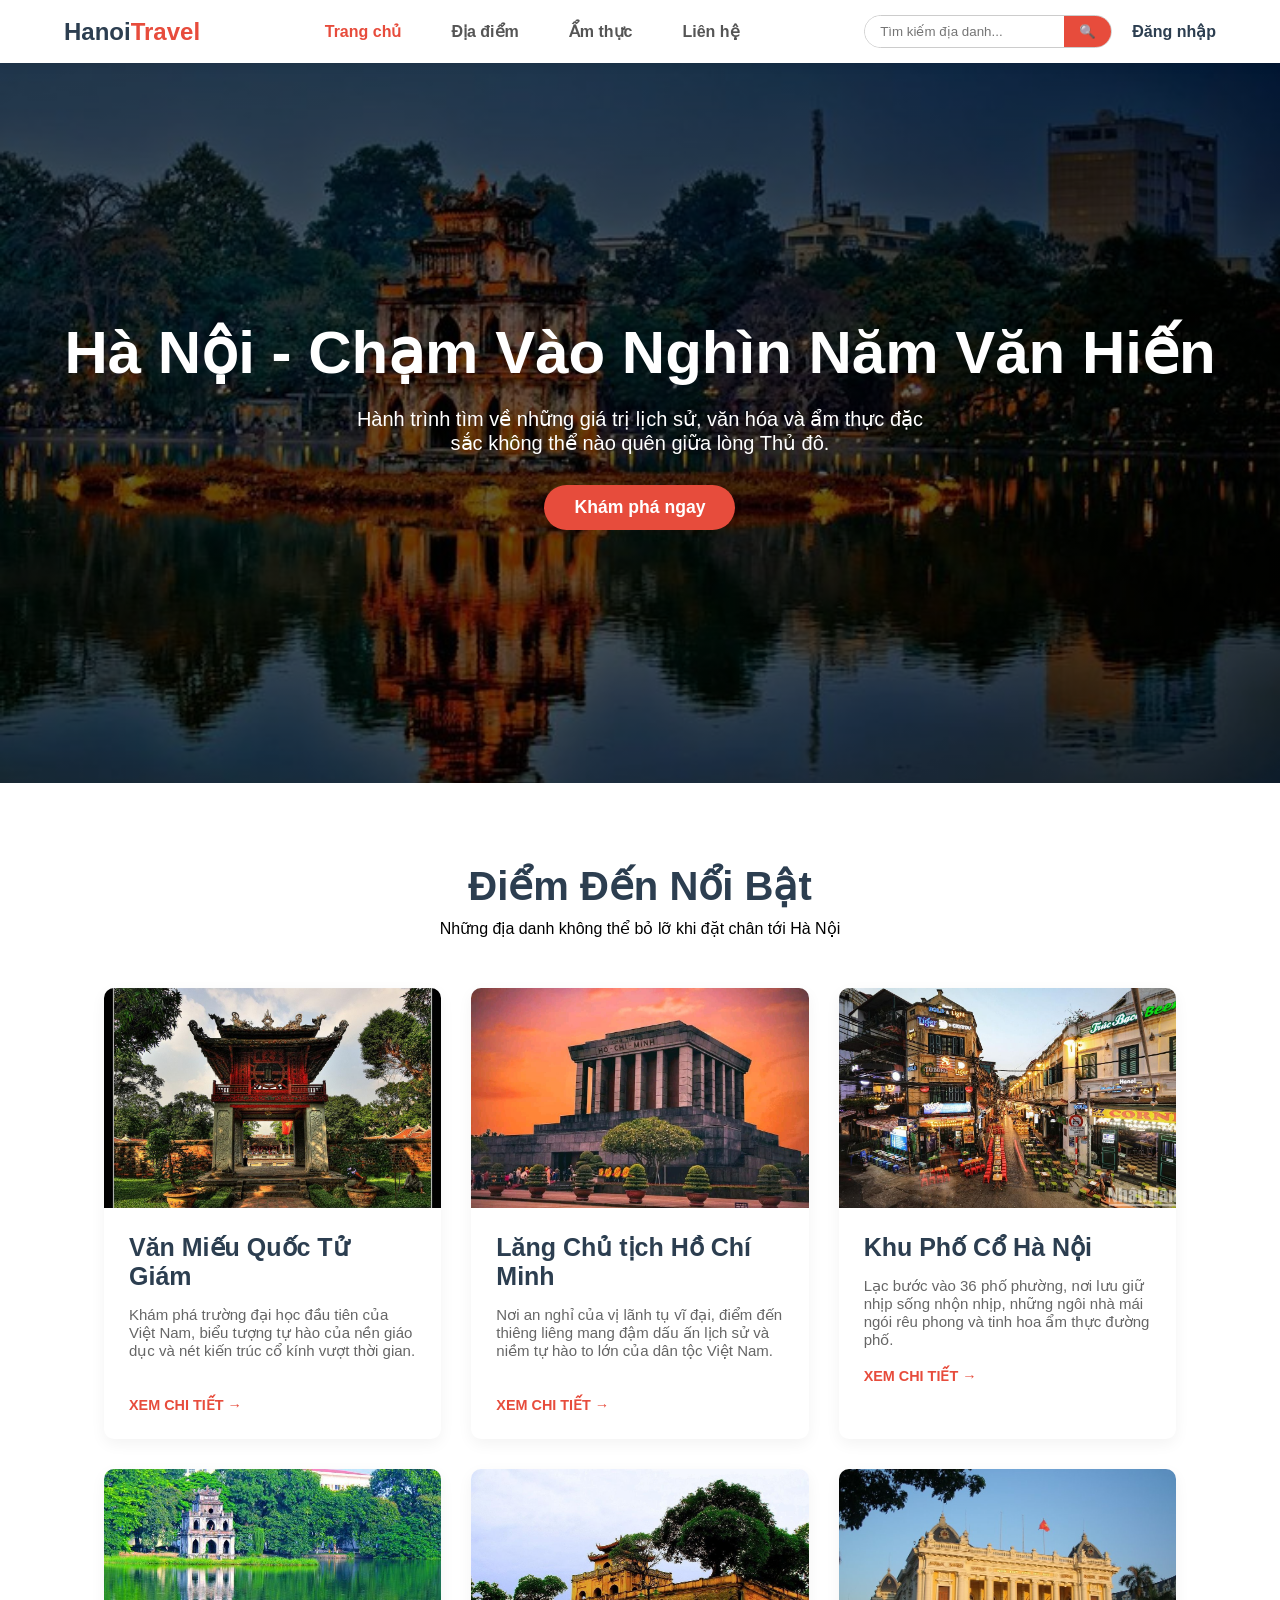
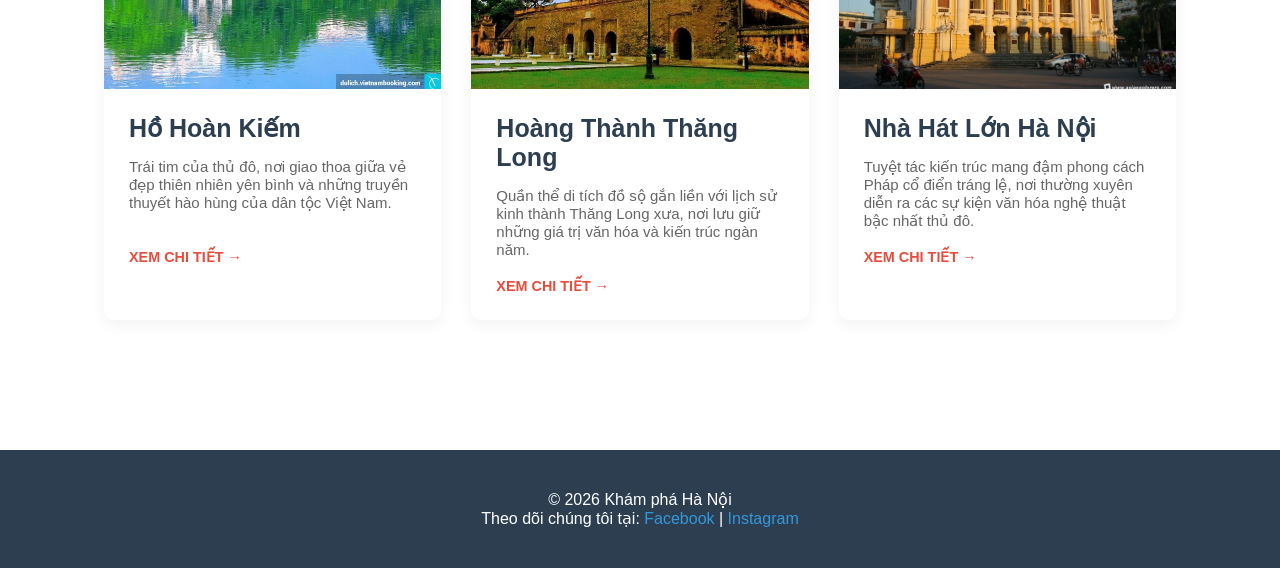
==== index.html @ 32a4f23e "first commit" ====
<!doctype html>
<html lang="vi">
  <head>
    <meta charset="UTF-8" />
    <meta name="viewport" content="width=device-width, initial-scale=1.0" />
    <title>Khám phá Hà Nội</title>
    <link rel="stylesheet" href="style.css" />
  </head>
  <body>
    <header class="header">
      <div class="logo">
        <h2>Hanoi<span>Travel</span></h2>
      </div>

      <nav class="menu">
        <ul>
          <li><a href="index.html" class="active">Trang chủ</a></li>
          <li><a href="#featured">Địa điểm</a></li>
          <li><a href="amthuc.html">Ẩm thực</a></li>
          <li><a href="lienhe.html">Liên hệ</a></li>
        </ul>
      </nav>

      <div class="header-right">
        <div class="tk">
          <input type="text" placeholder="Tìm kiếm địa danh..." />
          <button type="button">🔍</button>
        </div>
        <div class="auth-buttons">
          <a href="#" class="login">Đăng nhập</a>
        </div>
      </div>
    </header>

    <section class="banner">
      <div class="banner-noidung">
        <h1>Hà Nội - Chạm Vào Nghìn Năm Văn Hiến</h1>
        <p>
          Hành trình tìm về những giá trị lịch sử, văn hóa và ẩm thực đặc sắc
          không thể nào quên giữa lòng Thủ đô.
        </p>
        <a href="#featured" class="nutkhampha">Khám phá ngay</a>
      </div>
    </section>

    <section id="featured" class="diemnoibat">
      <div class="tieude">
        <h2>Điểm Đến Nổi Bật</h2>
        <p>Những địa danh không thể bỏ lỡ khi đặt chân tới Hà Nội</p>
      </div>

      <div class="khung">
        <article class="baiviet">
          <div class="anh">
            <img src="/img/vanmieu.jpg" alt="Văn Miếu" />
          </div>
          <div class="nd">
            <h3>Văn Miếu Quốc Tử Giám</h3>
            <p>
              Khám phá trường đại học đầu tiên của Việt Nam, biểu tượng tự hào
              của nền giáo dục và nét kiến trúc cổ kính vượt thời gian.
            </p>
            <a href="/diadiem/vanmieu.html" class="chitiet"
              >Xem chi tiết &rarr;</a
            >
          </div>
        </article>
        <article class="baiviet">
          <div class="anh">
            <img src="/img/langchutich.jpg" alt="Lăng Chủ tịch Hồ Chí Minh" />
          </div>
          <div class="nd">
            <h3>Lăng Chủ tịch Hồ Chí Minh</h3>
            <p>
              Nơi an nghỉ của vị lãnh tụ vĩ đại, điểm đến thiêng liêng mang đậm
              dấu ấn lịch sử và niềm tự hào to lớn của dân tộc Việt Nam.
            </p>
            <a href="/diadiem/lang.html" class="chitiet">Xem chi tiết &rarr;</a>
          </div>
        </article>

        <article class="baiviet">
          <div class="anh">
            <img src="/img/phoco.jpg" alt="Phố Cổ Hà Nội" />
          </div>
          <div class="nd">
            <h3>Khu Phố Cổ Hà Nội</h3>
            <p>
              Lạc bước vào 36 phố phường, nơi lưu giữ nhịp sống nhộn nhịp, những
              ngôi nhà mái ngói rêu phong và tinh hoa ẩm thực đường phố.
            </p>
            <a href="/diadiem/khuphoco.html" class="chitiet"
              >Xem chi tiết &rarr;</a
            >
          </div>
        </article>

        <article class="baiviet">
          <div class="anh">
            <img src="/img/hohoankiem.jpg" alt="Hồ Hoàn Kiếm" />
          </div>
          <div class="nd">
            <h3>Hồ Hoàn Kiếm</h3>
            <p>
              Trái tim của thủ đô, nơi giao thoa giữa vẻ đẹp thiên nhiên yên
              bình và những truyền thuyết hào hùng của dân tộc Việt Nam.
            </p>
            <a href="/diadiem/hohoankiem.html" class="chitiet"
              >Xem chi tiết &rarr;</a
            >
          </div>
        </article>
        <article class="baiviet">
          <div class="anh">
            <img
              src="/img/hoangthanhthanglong.jpg"
              alt="Hoàng Thành Thăng Long"
            />
          </div>
          <div class="nd">
            <h3>Hoàng Thành Thăng Long</h3>
            <p>
              Quần thể di tích đồ sộ gắn liền với lịch sử kinh thành Thăng Long
              xưa, nơi lưu giữ những giá trị văn hóa và kiến trúc ngàn năm.
            </p>
            <a href="/diadiem/thanglong.html" class="chitiet"
              >Xem chi tiết &rarr;</a
            >
          </div>
        </article>
        <article class="baiviet">
          <div class="anh">
            <img src="/img/nhahatlon.jpg" alt="Nhà Hát Lớn Hà Nội" />
          </div>
          <div class="nd">
            <h3>Nhà Hát Lớn Hà Nội</h3>
            <p>
              Tuyệt tác kiến trúc mang đậm phong cách Pháp cổ điển tráng lệ, nơi
              thường xuyên diễn ra các sự kiện văn hóa nghệ thuật bậc nhất thủ
              đô.
            </p>
            <a href="/diadiem/nhahat.html" class="chitiet"
              >Xem chi tiết &rarr;</a
            >
          </div>
        </article>
      </div>
    </section>

    <footer class="footer">
      <div class="footer-content">
        <p>&copy; 2026 Khám phá Hà Nội</p>
        <p>
          Theo dõi chúng tôi tại: <a href="#">Facebook</a> |
          <a href="#">Instagram</a>
        </p>
      </div>
    </footer>
  </body>
</html>
---- style.css ----
/* --- 0. RESET & PHÔNG CHỮ --- */
* {
  margin: 0;
  padding: 0;
  box-sizing: border-box;
  font-family: "Segoe UI", Tahoma, Geneva, Verdana, sans-serif;
}
a {
  text-decoration: none;
  color: inherit;
}
/* --- 1. HEADER (Thanh điều hướng dính) --- */
.header {
  display: flex;
  justify-content: space-between;
  align-items: center;
  padding: 15px 5%;
  background-color: #ffffff;
  box-shadow: 0 2px 10px rgba(0, 0, 0, 0.1);
  position: sticky;
  top: 0;
  z-index: 1000;
}
.logo h2 {
  color: #2c3e50;
  font-size: 24px;
}
.logo span {
  color: #e74c3c;
}
.menu ul {
  display: flex;
  list-style: none;
  gap: 50px;
  align-items: center;
}
.menu a {
  font-weight: 600;
  color: #555;
  transition: color 0.3s;
}
.menu a:hover,
.menu a.active {
  color: #e74c3c;
}
.header-right {
  display: flex;
  align-items: center;
  gap: 20px;
}
.tk {
  display: flex;
  border: 1px solid #ccc;
  border-radius: 20px;
  overflow: hidden;
}
.tk input {
  border: none;
  padding: 8px 15px;
  outline: none;
}
.tk button {
  border: none;
  background: #e74c3c;
  color: white;
  padding: 8px 15px;
  cursor: pointer;
}
.login {
  font-weight: bold;
  color: #2c3e50;
}
.banner {
  background-image:
    linear-gradient(rgba(0, 0, 0, 0.6), rgba(0, 0, 0, 0.6)),
    url("/img/ho.jpg");
  background-position: center;
  background-size: cover;
  background-repeat: no-repeat;
  height: 80vh;
  display: flex;
  justify-content: center;
  align-items: center;
  text-align: center;
  color: white;
  padding: 0 20px;
}
.banner-noidung h1 {
  font-size: 60px;
  margin-bottom: 20px;
}
.banner-noidung p {
  font-size: 20px;
  margin-bottom: 30px;
  max-width: 600px;
  margin-left: auto;
  margin-right: auto;
}
.nutkhampha {
  display: inline-block;
  background-color: #e74c3c;
  color: white;
  padding: 12px 30px;
  border-radius: 25px;
  font-size: 1.1rem;
  font-weight: bold;
  transition:
    background-color 0.3s,
    transform 1s;
}
.nutkhampha:hover {
  background-color: #c0392b;
  transform: translateY(-3px); /* Hiệu ứng nảy lên nhẹ khi hover */
}
/* --- 3. BÀI VIẾT NỔI BẬT (Lưới 3 cột) --- */
.diemnoibat {
  padding: 80px 5%;
  max-width: 1200px;
  margin: 0 auto;
}
.tieude {
  text-align: center;
  margin-bottom: 50px;
}
.tieude h2 {
  font-size: 40px;
  color: #2c3e50;
  margin-bottom: 10px;
}
.khung {
  display: grid;
  /* Chia 3 cột bằng nhau, và tự động co thành 1 cột nếu màn hình nhỏ */
  grid-template-columns: repeat(auto-fit, minmax(300px, 1fr));
  gap: 30px;
}
.baiviet {
  background: white;
  border-radius: 10px;
  overflow: hidden;
  box-shadow: 0 5px 15px rgba(0, 0, 0, 0.05);
  transition:
    transform 0.3s ease,
    box-shadow 0.3s ease;
}
/* Hiệu ứng nổi lên khi di chuột vào thẻ bài viết */
.baiviet:hover {
  transform: translateY(-10px);
  box-shadow: 0 15px 30px rgba(0, 0, 0, 0.15);
}
.anh {
  width: 100%;
  height: 220px;
  overflow: hidden; /* Giữ ảnh không tràn ra khỏi bo góc */
}
.anh img {
  width: 100%;
  height: 100%;
  object-fit: cover;
  transition: transform 0.5s ease;
}
.baiviet:hover .anh img {
  transform: scale(1.1);
}
.nd {
  padding: 25px;
}
.nd h3 {
  font-size: 25px;
  color: #2c3e50;
  margin-bottom: 15px;
}
.nd p {
  color: #666;
  font-size: 15px;
  margin-bottom: 20px;
  height: 70px;
}
.chitiet {
  color: #e74c3c;
  font-weight: bold;
  font-size: 0.9rem;
  text-transform: uppercase;
}
.chitiet:hover {
  text-decoration: underline;
}
/* --- 4. FOOTER --- */
.footer {
  background-color: #2c3e50;
  color: white;
  text-align: center;
  padding: 40px 20px;
  margin-top: 50px;
}
.footer a {
  color: #3498db;
}
.footer a:hover {
  text-decoration: underline;
}
/* ======================================================
   CSS DÀNH RIÊNG CHO TRANG CHI TIẾT (detail.html)
   ====================================================== */

.trang-chitiet {
  max-width: 900px; /* Thu hẹp lại một chút để dễ đọc văn bản hơn */
  margin: 40px auto;
  padding: 30px;
  background: #ffffff;
  border-radius: 12px;
  box-shadow: 0 5px 20px rgba(0, 0, 0, 0.05);
}
/* Breadcrumb (Thanh điều hướng) */
.dieuhuong {
  display: flex;
  list-style: none;
  gap: 8px;
  color: #7f8c8d;
  font-size: 0.95rem;
  margin-bottom: 25px;
}
.dieuhuong a {
  color: #555;
  font-weight: 500;
}
.dieuhuong a:hover {
  color: #e74c3c;
}
/* Tiêu đề & Ảnh bìa */
.phan-dau-chitiet h1 {
  font-size: 2.2rem;
  color: #2c3e50;
  margin-bottom: 25px;
  line-height: 1.4;
}
.anh-bia {
  width: 100%;
  height: 450px;
  border-radius: 10px;
  overflow: hidden;
  margin-bottom: 30px;
}
.anh-bia img {
  width: 100%;
  height: 100%;
  object-fit: cover;
}
/* Nội dung bài viết */
.noidung-baiviet p {
  font-size: 1.1rem;
  line-height: 1.8;
  color: #444;
  margin-bottom: 20px;
  text-align: justify;
}
.noidung-baiviet h3 {
  margin: 35px 0 15px 0;
  color: #e74c3c;
  border-left: 5px solid #e74c3c;
  padding-left: 12px;
  font-size: 1.4rem;
}
/* Bảng thông tin (Bắt buộc phải đẹp để lấy điểm UI) */
.bangthongtin {
  width: 100%;
  border-collapse: collapse;
  margin-bottom: 30px;
  border-radius: 8px;
  overflow: hidden; /* Giữ bo góc cho table */
}
.bangthongtin th,
.bangthongtin td {
  border: 1px solid #e0e0e0;
  padding: 15px;
  text-align: left;
}
.bangthongtin th {
  background-color: #f8f9fa;
  color: #2c3e50;
  font-weight: bold;
  font-size: 1.1rem;
}
.bangthongtin tr:hover {
  background-color: #fcfcfc;
}
/* Bản đồ */
.ban-do {
  border-radius: 10px;
  overflow: hidden;
  margin-bottom: 40px;
  border: 1px solid #eee;
}
/* Khu vực Bình luận */
.khu-vuc-binh-luan {
  border-top: 2px solid #f1f2f6;
  padding-top: 30px;
  margin-top: 40px;
}
.khu-vuc-binh-luan h3 {
  color: #2c3e50;
  margin-bottom: 20px;
}
.form-binh-luan textarea {
  width: 100%;
  height: 120px;
  padding: 15px;
  border: 1px solid #ddd;
  border-radius: 8px;
  resize: vertical; /* Cho phép kéo giãn chiều dọc */
  font-family: inherit;
  font-size: 1rem;
  margin-bottom: 15px;
  outline: none;
}
.form-binh-luan textarea:focus {
  border-color: #e74c3c;
}
.guidanhgia {
  background: #2c3e50;
  color: white;
  border: none;
  padding: 12px 25px;
  border-radius: 6px;
  cursor: pointer;
  font-weight: bold;
  font-size: 1rem;
  transition: background 0.3s;
}
.guidanhgia:hover {
  background: #e74c3c;
}
/* Danh sách Comment */
.danh-sach-binh-luan {
  margin-top: 40px;
}
.item-binh-luan {
  display: flex;
  gap: 15px;
  margin-bottom: 25px;
  padding-bottom: 25px;
  border-bottom: 1px dashed #e0e0e0;
}
.avatar {
  width: 50px;
  height: 50px;
  background: #e74c3c;
  color: white;
  border-radius: 50%;
  display: flex;
  justify-content: center;
  align-items: center;
  font-size: 1.4rem;
  font-weight: bold;
  flex-shrink: 0; /* Không cho avatar bị bóp méo */
}
.noidung-bl h4 {
  margin-bottom: 8px;
  color: #2c3e50;
  font-size: 1.1rem;
}
.noidung-bl p {
  font-size: 1.05rem;
  color: #555;
  margin-bottom: 8px;
  line-height: 1.5;
}
.sao {
  color: #f39c12;
  font-size: 0.9rem;
  margin-left: 5px;
}
.thoigian {
  font-size: 0.85rem;
  color: #95a5a6;
}
/* =========================================
   GIAO DIỆN LƯỚI ẢNH (HOVER OVERLAY) CHO ẨM THỰC
   ========================================= */
.khu-vuc-am-thuc {
  max-width: 1200px;
  margin: 0 auto;
  padding: 80px 5%;
}
.khung-luoi-am-thuc {
  display: grid;
  /* Chia 3 cột tự động co giãn */
  grid-template-columns: repeat(auto-fit, minmax(320px, 1fr));
  gap: 30px;
}
/* KHỐI THẺ MÓN ĂN CHÍNH */
.the-mon-an {
  position: relative; /* Đặt làm mốc tọa độ cho lớp phủ */
  border-radius: 15px;
  overflow: hidden; /* Giấu đi những phần bị tràn ra ngoài */
  height: 380px; /* Cố định chiều cao cho tất cả ảnh bằng nhau */
  box-shadow: 0 5px 15px rgba(0, 0, 0, 0.1);
  cursor: pointer;
}
/* ẢNH ĐỒ ĂN BÊN DƯỚI */
.anh-mon {
  width: 100%;
  height: 100%;
  object-fit: cover;
  transition: transform 0.5s ease; /* Hiệu ứng zoom ảnh */
}
/* LỚP MÀN PHỦ MÀU ĐEN (NẰM ĐÈ LÊN ẢNH) */
.lop-phu {
  position: absolute;
  top: 0;
  left: 0;
  right: 0;
  bottom: 0;
  background: rgba(0, 0, 0, 0.75); /* Màu đen trong suốt 75% */
  /* Căn giữa chữ bên trong */
  display: flex;
  flex-direction: column;
  justify-content: center;
  align-items: center;
  text-align: center;
  padding: 30px;
  /* Ẩn lớp phủ đi khi chưa hover */
  opacity: 0;
  transition: opacity 0.4s ease;
}
/* Khi hover vào thẻ -> Hiện lớp màn phủ lên */
.the-mon-an:hover .lop-phu {
  opacity: 1;
}
/* HIỆU ỨNG TRƯỢT CHỮ TRONG LỚP PHỦ */
.ten-mon {
  color: #f1c40f; /* Màu vàng cam nhạt */
  font-size: 1.8rem;
  margin-bottom: 15px;
  transform: translateY(-20px); /* Kéo chữ lên trên một chút */
  transition: transform 0.4s ease;
}
.mo-ta-mon {
  color: #ecf0f1;
  font-size: 1.05rem;
  line-height: 1.6;
  margin-bottom: 25px;
  transform: translateY(20px); /* Đẩy chữ xuống dưới một chút */
  transition: transform 0.4s ease;
}
.chi-tiet-mon {
  display: inline-block;
  padding: 10px 25px;
  border: 2px solid #e74c3c;
  color: white;
  font-weight: bold;
  border-radius: 25px;
  transition: background 0.3s;
  transform: translateY(20px); /* Đẩy nút xuống dưới một chút */
  transition:
    transform 0.4s ease,
    background 0.3s;
}
/* Khi hover vào thẻ -> Toàn bộ chữ và nút sẽ trượt về vị trí ban đầu (tạo hiệu ứng 2 chiều hút vào nhau) */
.the-mon-an:hover .ten-mon,
.the-mon-an:hover .mo-ta-mon,
.the-mon-an:hover .chi-tiet-mon {
  transform: translateY(0);
}
/* =========================================
   GIAO DIỆN TRANG LIÊN HỆ
   ========================================= */
/* Ảnh nền riêng cho Banner trang Liên hệ */
.banner-lienhe {
  background:
    linear-gradient(rgba(0, 0, 0, 0.5), rgba(0, 0, 0, 0.7)),
    url("https://images.unsplash.com/photo-1509062522246-3755977927d7?auto=format&fit=crop&w=1920&q=80")
      center/cover;
}
/* Bố cục chính 2 cột */
.khu-vuc-lien-he {
  display: flex;
  flex-wrap: wrap; /* Cho phép rớt dòng trên màn hình nhỏ */
  gap: 50px;
  max-width: 1100px;
  margin: 60px auto;
  padding: 0 5%;
}
/* Chia đều 50-50 cho 2 cột */
.thong-tin-lh,
.form-lh {
  flex: 1;
  min-width: 300px; /* Đảm bảo không bị bóp quá nhỏ trên điện thoại */
}
/* --- TRANG TRÍ CỘT TRÁI (THÔNG TIN) --- */
.thong-tin-lh h3,
.form-lh h3 {
  font-size: 1.8rem;
  color: #2c3e50;
  margin-bottom: 20px;
  border-bottom: 3px solid #e74c3c;
  display: inline-block;
  padding-bottom: 5px;
}
.thong-tin-lh p {
  color: #555;
  line-height: 1.6;
  margin-bottom: 25px;
}
.danh-sach-lh {
  list-style: none;
  margin-bottom: 30px;
}
.danh-sach-lh li {
  margin-bottom: 15px;
  font-size: 1.05rem;
  color: #444;
}
/* --- TRANG TRÍ CỘT PHẢI (FORM ĐIỀN) --- */
.form-lh {
  background: #ffffff;
  padding: 35px;
  border-radius: 15px;
  box-shadow: 0 10px 30px rgba(0, 0, 0, 0.05);
}
.nhom-nhap-lieu {
  margin-bottom: 20px;
}
.nhom-nhap-lieu label {
  display: block;
  font-weight: 600;
  margin-bottom: 8px;
  color: #2c3e50;
}
/* Trang trí ô nhập chữ */
.nhom-nhap-lieu input,
.nhom-nhap-lieu textarea {
  width: 100%;
  padding: 12px 15px;
  border: 1px solid #ccc;
  border-radius: 8px;
  font-family: inherit; /* Kế thừa font chữ chung của web */
  font-size: 1rem;
  background: #f9f9f9;
  transition: all 0.3s ease;
  outline: none; /* Tắt viền đen mặc định của trình duyệt */
}
.nut-gui-tin {
  width: 100%;
  background: #e74c3c;
  color: white;
  font-size: 1.1rem;
  font-weight: bold;
  padding: 15px;
  border: none;
  border-radius: 8px;
  cursor: pointer;
  transition:
    background 0.3s,
    transform 0.2s;
}
.nut-gui-tin:hover {
  background: #c0392b;
  transform: translateY(-2px);
}
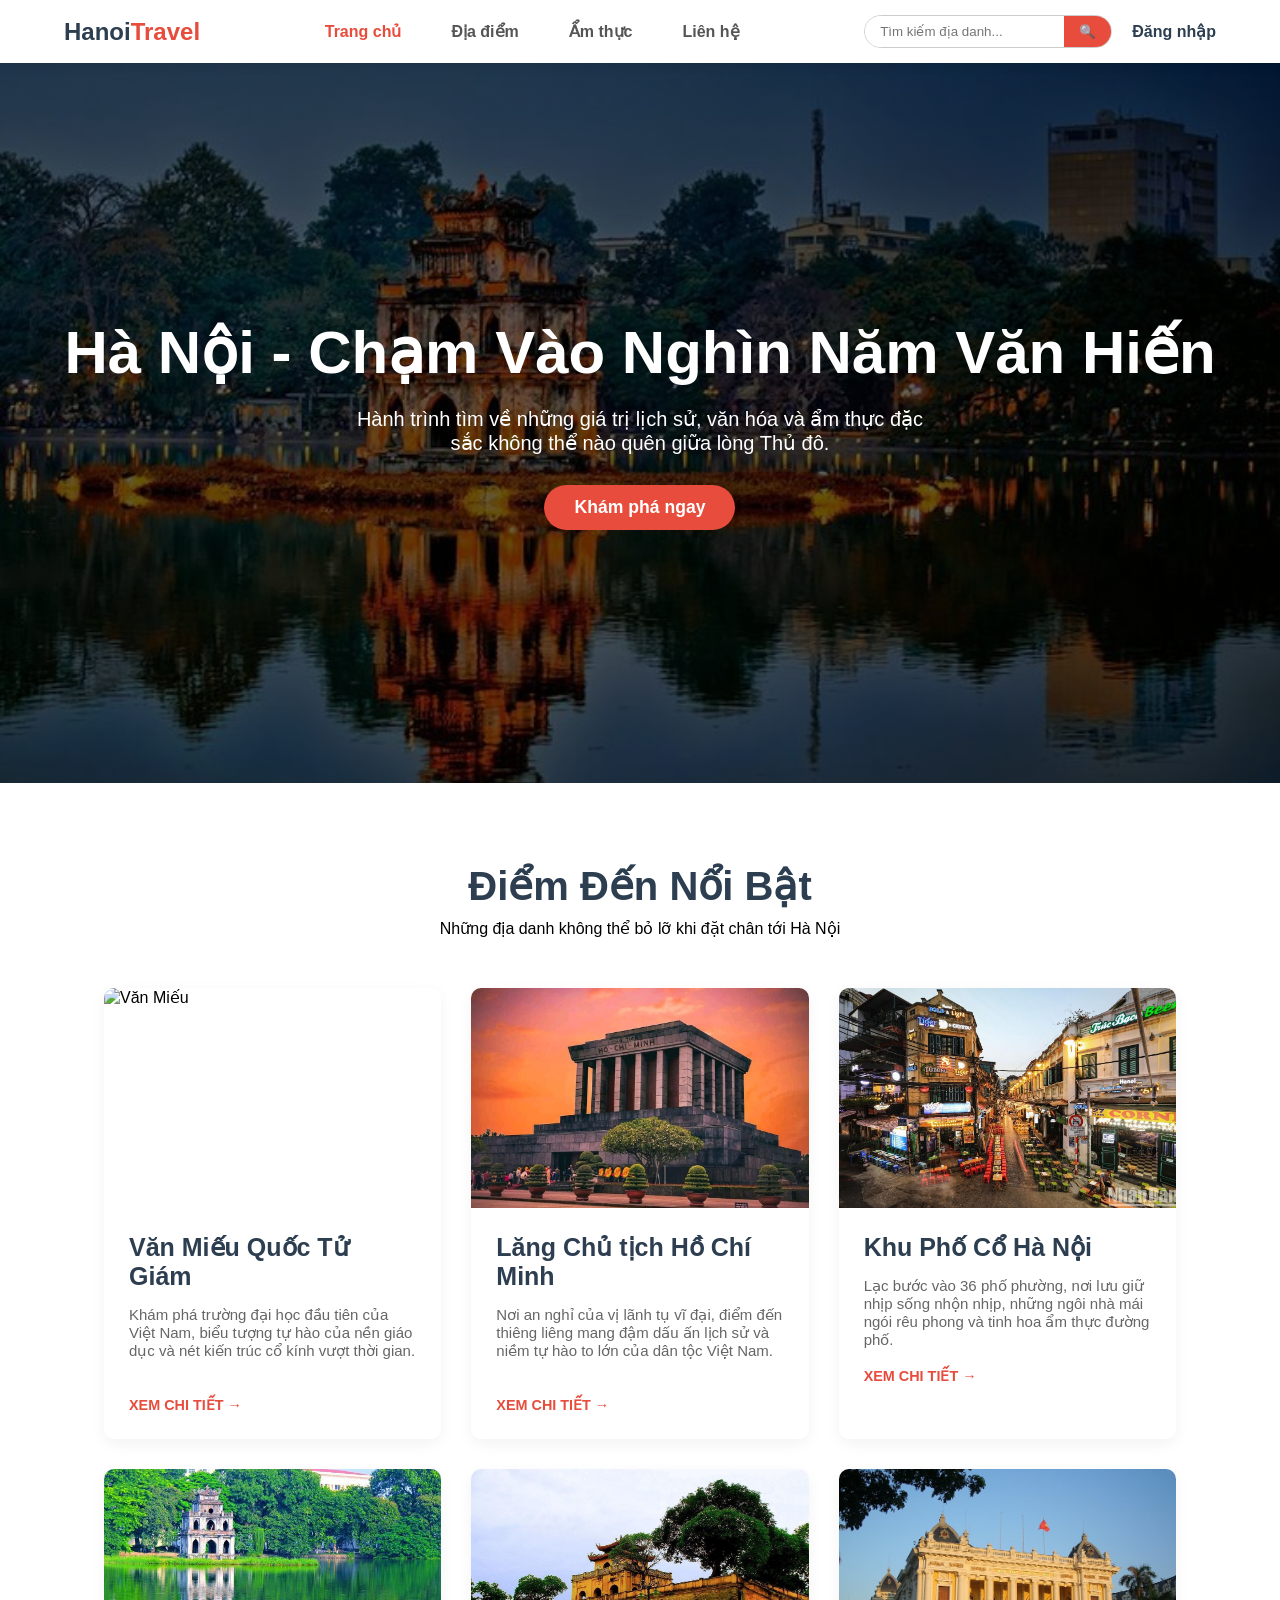
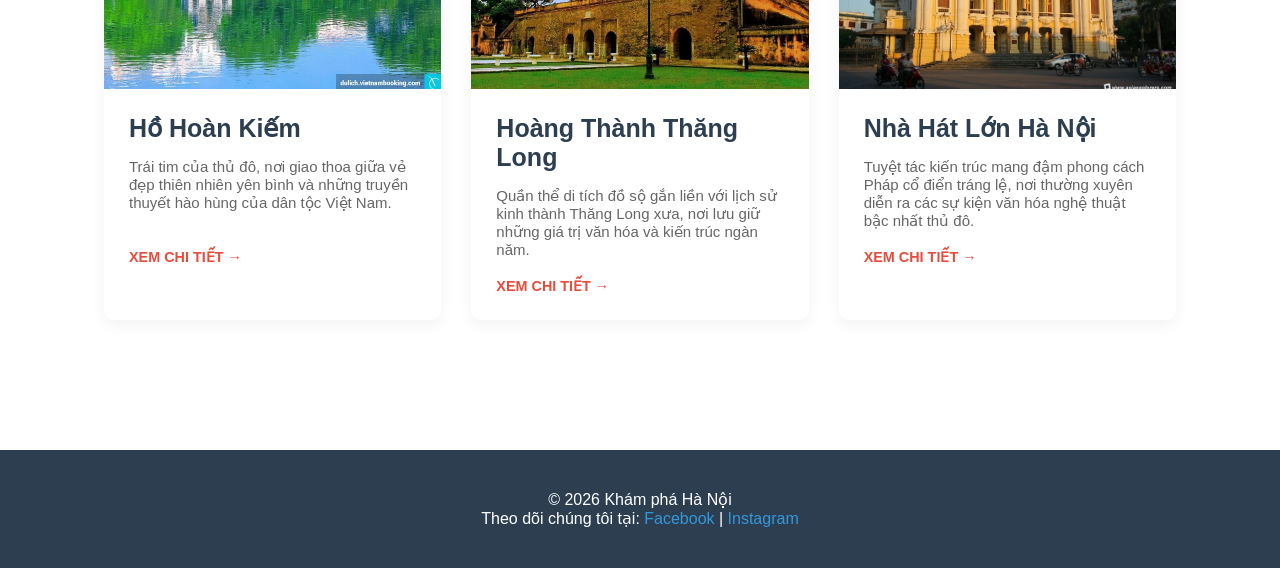
==== commit af09ebce: "Update index.html" ====
--- a/index.html
+++ b/index.html
@@ -52,7 +52,7 @@
       <div class="khung">
         <article class="baiviet">
           <div class="anh">
-            <img src="/img/vanmieu.jpg" alt="Văn Miếu" />
+            <img src="vanmieu.jpg" alt="Văn Miếu" />
           </div>
           <div class="nd">
             <h3>Văn Miếu Quốc Tử Giám</h3>
